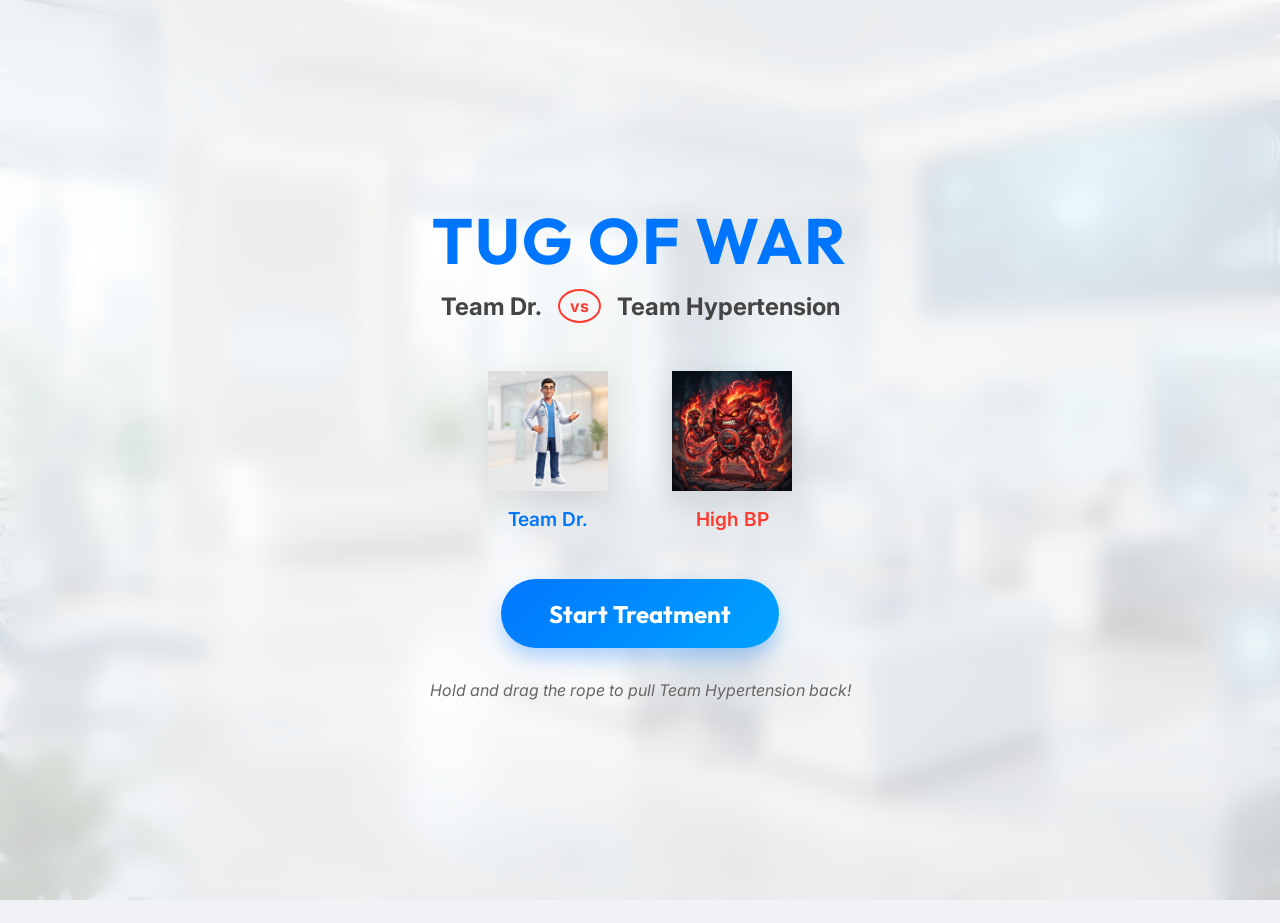
==== index.html @ 4873ecf5 "Add files via upload" ====
<!DOCTYPE html>
<html lang="en">
<head>
    <meta charset="UTF-8">
    <meta name="viewport" content="width=device-width, initial-scale=1.0, maximum-scale=1.0, user-scalable=no, orientation=landscape">
    <title>Tug of War: Team Dr. vs Team Hypertension</title>
    <link rel="stylesheet" href="style.css">
    <link rel="preconnect" href="https://fonts.googleapis.com">
    <link rel="preconnect" href="https://fonts.gstatic.com" crossorigin>
    <link href="https://fonts.googleapis.com/css2?family=Outfit:wght@400;700&family=Inter:wght@400;600&display=swap" rel="stylesheet">
</head>
<body>
    <div id="game-container">
        <!-- Start Screen -->
        <div id="start-screen" class="screen">
            <h1 class="game-title">Tug of War</h1>
            <h2 class="game-subtitle">Team Dr. <span class="vs">vs</span> Team Hypertension</h2>
            <div class="team-preview">
                <div class="team-card dr">
                    <img src="assets/team_dr_icon.png" alt="Team Dr.">
                    <span>Team Dr.</span>
                </div>
                <div class="team-card hypertension">
                    <img src="assets/team_hypertension_icon.png" alt="Team Hypertension">
                    <span>High BP</span>
                </div>
            </div>
            <button id="start-button" class="btn-primary">Start Treatment</button>
            <p class="instructions">Hold and drag the rope to pull Team Hypertension back!</p>
        </div>

        <!-- Game Screen -->
        <div id="game-screen" class="screen hidden">
            <div class="hud">
                <div class="score-bar">
                    <div id="progress-indicator"></div>
                </div>
            </div>
            
            <canvas id="game-canvas"></canvas>

            <div id="interaction-area"></div>
        </div>

        <!-- End Screen -->
        <div id="end-screen" class="screen hidden">
            <h1 id="end-title">Result</h1>
            <p id="end-message"></p>
            <button id="restart-button" class="btn-secondary">Play Again</button>
        </div>
    </div>

    <script type="module" src="game.js"></script>
</body>
</html>
---- style.css ----
:root {
    --medical-blue: #0076FF;
    --medical-light: #E5F1FF;
    --hypertension-red: #FF3B30;
    --hypertension-dark: #8E0000;
    --white: #FFFFFF;
    --shadow: rgba(0, 0, 0, 0.1);
    --font-main: 'Inter', sans-serif;
    --font-heading: 'Outfit', sans-serif;
}

* {
    margin: 0;
    padding: 0;
    box-sizing: border-box;
    -webkit-tap-highlight-color: transparent;
    user-select: none;
}

body, html {
    width: 100%;
    height: 100%;
    overflow: hidden;
    background-color: #f0f2f5;
    font-family: var(--font-main);
}

#game-container {
    width: 100vw;
    height: 100vh;
    position: relative;
    background: url('assets/medical_lab_background.png') no-repeat center center;
    background-size: cover;
}

.screen {
    position: absolute;
    top: 0;
    left: 0;
    width: 100%;
    height: 100%;
    display: flex;
    flex-direction: column;
    align-items: center;
    justify-content: center;
    transition: opacity 0.5s ease, transform 0.5s ease;
    z-index: 10;
}

.screen.hidden {
    opacity: 0;
    pointer-events: none;
    transform: scale(1.05);
}

/* Start Screen */
#start-screen {
    background: rgba(255, 255, 255, 0.8);
    backdrop-filter: blur(10px);
}

.game-title {
    font-family: var(--font-heading);
    font-size: 4rem;
    color: var(--medical-blue);
    margin-bottom: 0.5rem;
    text-transform: uppercase;
    letter-spacing: 2px;
}

.game-subtitle {
    font-size: 1.5rem;
    color: #444;
    margin-bottom: 3rem;
    display: flex;
    align-items: center;
    gap: 1rem;
}

.vs {
    font-size: 1rem;
    font-weight: bold;
    color: var(--hypertension-red);
    padding: 5px 10px;
    border: 2px solid var(--hypertension-red);
    border-radius: 50%;
}

.team-preview {
    display: flex;
    gap: 4rem;
    margin-bottom: 3rem;
}

.team-card {
    display: flex;
    flex-direction: column;
    align-items: center;
    gap: 1rem;
    transition: transform 0.3s ease;
}

.team-card:hover {
    transform: translateY(-10px);
}

.team-card img {
    width: 120px;
    height: 120px;
    object-fit: contain;
    filter: drop-shadow(0 10px 15px var(--shadow));
}

.team-card span {
    font-weight: 600;
    font-size: 1.2rem;
}

.team-card.dr span { color: var(--medical-blue); }
.team-card.hypertension span { color: var(--hypertension-red); }

.btn-primary {
    padding: 1.2rem 3rem;
    font-size: 1.5rem;
    font-family: var(--font-heading);
    font-weight: bold;
    border: none;
    border-radius: 50px;
    background: linear-gradient(135deg, var(--medical-blue), #00A3FF);
    color: white;
    cursor: pointer;
    box-shadow: 0 10px 20px rgba(0, 118, 255, 0.3);
    transition: all 0.3s ease;
}

.btn-primary:active {
    transform: scale(0.95);
    box-shadow: 0 5px 10px rgba(0, 118, 255, 0.2);
}

.instructions {
    margin-top: 2rem;
    color: #666;
    font-size: 1rem;
    font-style: italic;
}

/* Game Screen */
#game-canvas {
    width: 100%;
    height: 100%;
}

.hud {
    position: absolute;
    top: 20px;
    left: 50%;
    transform: translateX(-50%);
    width: 80%;
    max-width: 800px;
    z-index: 20;
}

.score-bar {
    height: 15px;
    background: rgba(0, 0, 0, 0.2);
    border-radius: 10px;
    overflow: hidden;
    position: relative;
    border: 2px solid rgba(255, 255, 255, 0.5);
    box-shadow: 0 4px 10px var(--shadow);
}

#progress-indicator {
    height: 100%;
    width: 50%;
    background: linear-gradient(to right, var(--hypertension-red), var(--medical-blue));
    transition: width 0.1s linear;
}

#interaction-area {
    position: absolute;
    bottom: 0;
    left: 0;
    width: 100%;
    height: 100%;
    z-index: 15;
}

/* End Screen */
#end-screen {
    background: rgba(255, 255, 255, 0.9);
}

#end-title {
    font-size: 4rem;
    font-family: var(--font-heading);
    margin-bottom: 1rem;
}

.win { color: var(--medical-blue); }
.loss { color: var(--hypertension-red); }

#end-message {
    font-size: 1.5rem;
    margin-bottom: 3rem;
    color: #555;
}

.btn-secondary {
    padding: 1rem 2.5rem;
    font-size: 1.2rem;
    border: 2px solid var(--medical-blue);
    border-radius: 50px;
    background: transparent;
    color: var(--medical-blue);
    cursor: pointer;
    transition: all 0.3s ease;
}

.btn-secondary:hover {
    background: var(--medical-blue);
    color: white;
}

/* Screen Shake Animation */
@keyframes shake {
    0% { transform: translate(1px, 1px) rotate(0deg); }
    10% { transform: translate(-1px, -2px) rotate(-1deg); }
    20% { transform: translate(-3px, 0px) rotate(1deg); }
    30% { transform: translate(3px, 2px) rotate(0deg); }
    40% { transform: translate(1px, -1px) rotate(1deg); }
    50% { transform: translate(-1px, 2px) rotate(-1deg); }
    60% { transform: translate(-3px, 1px) rotate(0deg); }
    70% { transform: translate(3px, 1px) rotate(-1deg); }
    80% { transform: translate(-1px, -1px) rotate(1deg); }
    90% { transform: translate(1px, 2px) rotate(0deg); }
    100% { transform: translate(1px, -2px) rotate(-1deg); }
}

.shake {
    animation: shake 0.5s;
    animation-iteration-count: infinite;
}
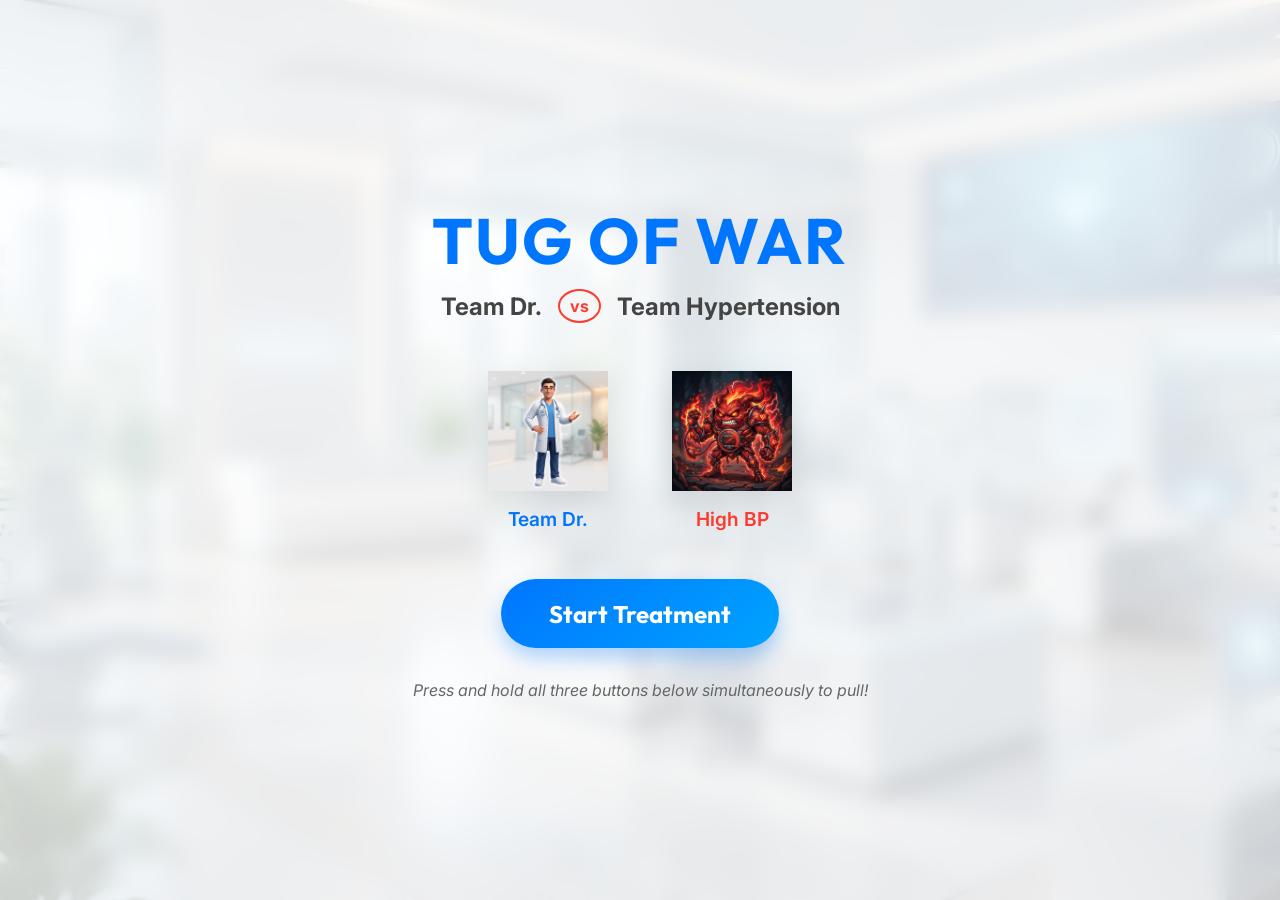
==== commit 042e7e04: "Add files via upload" ====
--- a/index.html
+++ b/index.html
@@ -26,7 +26,7 @@
                 </div>
             </div>
             <button id="start-button" class="btn-primary">Start Treatment</button>
-            <p class="instructions">Hold and drag the rope to pull Team Hypertension back!</p>
+            <p class="instructions">Press and hold all three buttons below simultaneously to pull!</p>
         </div>
 
         <!-- Game Screen -->
@@ -39,7 +39,13 @@
             
             <canvas id="game-canvas"></canvas>
 
-            <div id="interaction-area"></div>
+            <div id="interaction-area">
+                <div id="button-container">
+                    <button id="btn-1" class="control-btn" aria-label="Button 1"></button>
+                    <button id="btn-2" class="control-btn" aria-label="Button 2"></button>
+                    <button id="btn-3" class="control-btn" aria-label="Button 3"></button>
+                </div>
+            </div>
         </div>
 
         <!-- End Screen -->
--- a/style.css
+++ b/style.css
@@ -15,6 +15,7 @@
     box-sizing: border-box;
     -webkit-tap-highlight-color: transparent;
     user-select: none;
+    touch-action: none;
 }
 
 body, html {
@@ -28,9 +29,12 @@
 #game-container {
     width: 100vw;
     height: 100vh;
-    position: relative;
+    position: fixed;
+    top: 0;
+    left: 0;
     background: url('assets/medical_lab_background.png') no-repeat center center;
     background-size: cover;
+    overflow: hidden;
 }
 
 .screen {
@@ -185,7 +189,64 @@
     width: 100%;
     height: 100%;
     z-index: 15;
-}
+    pointer-events: none;
+}
+
+#button-container {
+    position: absolute;
+    bottom: 40px;
+    left: 50%;
+    transform: translateX(-50%);
+    display: flex;
+    gap: 60px;
+    pointer-events: auto;
+    z-index: 25;
+}
+
+.control-btn {
+    width: 120px;
+    height: 120px;
+    border-radius: 50%;
+    border: 4px solid var(--white);
+    background: rgba(255, 255, 255, 0.2);
+    backdrop-filter: blur(5px);
+    box-shadow: 0 0 20px rgba(255, 255, 255, 0.3);
+    cursor: pointer;
+    transition: all 0.2s ease;
+    position: relative;
+    overflow: hidden;
+}
+
+.control-btn::after {
+    content: '';
+    position: absolute;
+    top: 50%;
+    left: 50%;
+    transform: translate(-50%, -50%);
+    width: 80%;
+    height: 80%;
+    border-radius: 50%;
+    background: var(--medical-blue);
+    opacity: 0.3;
+    transition: all 0.2s ease;
+}
+
+.control-btn.pressed {
+    transform: scale(0.9);
+    background: rgba(0, 118, 255, 0.6);
+    box-shadow: 0 0 40px var(--medical-blue);
+    border-color: var(--medical-blue);
+}
+
+.control-btn.pressed::after {
+    opacity: 1;
+    transform: translate(-50%, -50%) scale(1.1);
+}
+
+/* Specific glows for buttons */
+#btn-1.pressed { box-shadow: 0 0 50px rgba(0, 118, 255, 0.8); }
+#btn-2.pressed { box-shadow: 0 0 50px rgba(0, 118, 255, 0.8); }
+#btn-3.pressed { box-shadow: 0 0 50px rgba(0, 118, 255, 0.8); }
 
 /* End Screen */
 #end-screen {
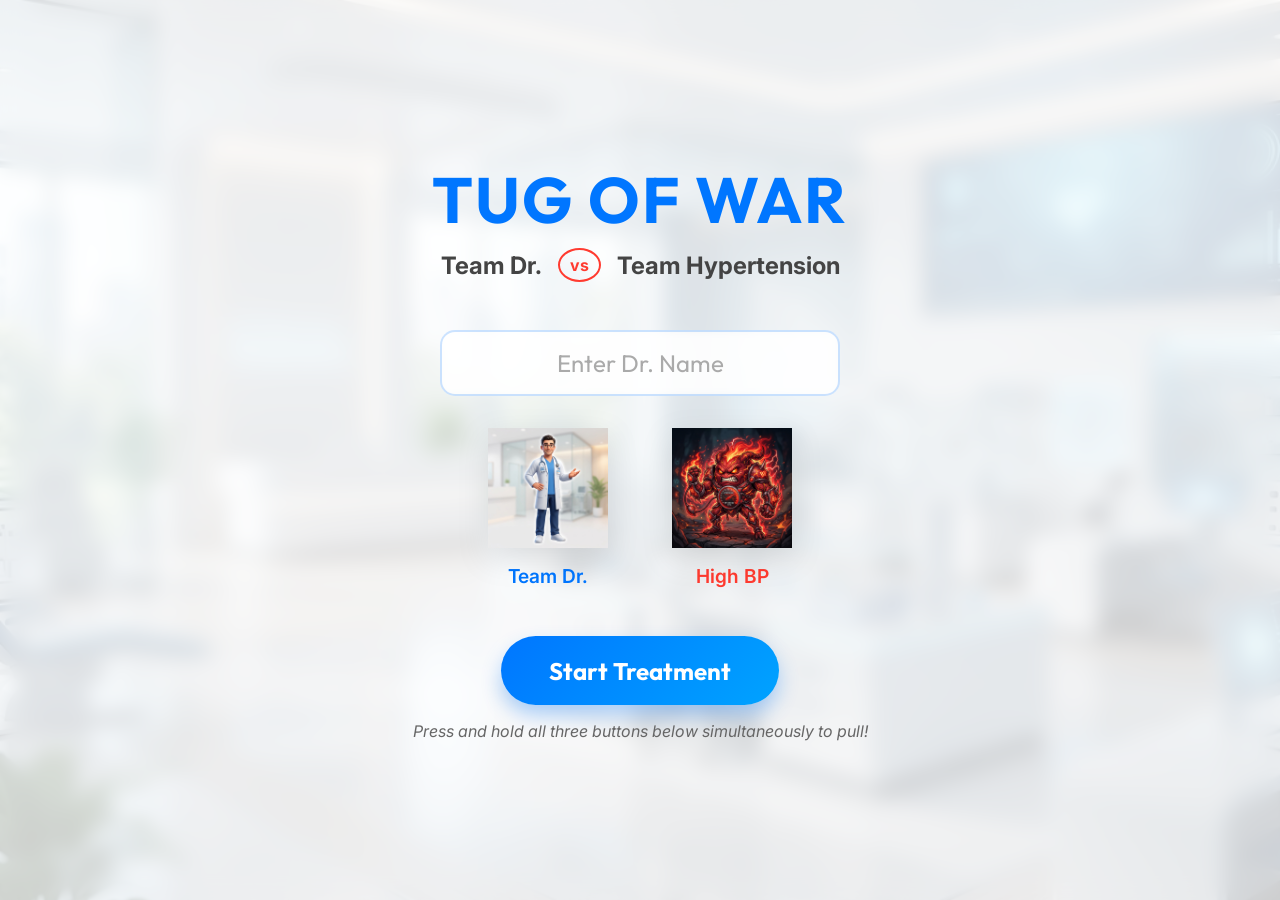
==== commit 3e61da38: "Add files via upload" ====
--- a/index.html
+++ b/index.html
@@ -14,11 +14,15 @@
         <!-- Start Screen -->
         <div id="start-screen" class="screen">
             <h1 class="game-title">Tug of War</h1>
-            <h2 class="game-subtitle">Team Dr. <span class="vs">vs</span> Team Hypertension</h2>
+            <h2 class="game-subtitle"><span id="dr-label-header">Team Dr.</span> <span class="vs">vs</span> Team Hypertension</h2>
+            
+            <div class="name-entry">
+                <input type="text" id="dr-name-input" placeholder="Enter Dr. Name" maxlength="20">
+            </div>
             <div class="team-preview">
                 <div class="team-card dr">
                     <img src="assets/team_dr_icon.png" alt="Team Dr.">
-                    <span>Team Dr.</span>
+                    <span id="dr-label-card">Team Dr.</span>
                 </div>
                 <div class="team-card hypertension">
                     <img src="assets/team_hypertension_icon.png" alt="Team Hypertension">
--- a/style.css
+++ b/style.css
@@ -143,10 +143,42 @@
 }
 
 .instructions {
-    margin-top: 2rem;
+    margin-top: 1rem;
     color: #666;
     font-size: 1rem;
     font-style: italic;
+}
+
+.name-entry {
+    margin-bottom: 2rem;
+    width: 100%;
+    max-width: 400px;
+}
+
+#dr-name-input {
+    width: 100%;
+    padding: 1rem 1.5rem;
+    font-size: 1.5rem;
+    font-family: var(--font-heading);
+    border: 2px solid rgba(0, 118, 255, 0.2);
+    border-radius: 15px;
+    background: rgba(255, 255, 255, 0.5);
+    backdrop-filter: blur(5px);
+    color: var(--medical-blue);
+    text-align: center;
+    transition: all 0.3s ease;
+    outline: none;
+}
+
+#dr-name-input::placeholder {
+    color: #aaa;
+}
+
+#dr-name-input:focus {
+    border-color: var(--medical-blue);
+    background: white;
+    box-shadow: 0 0 15px rgba(0, 118, 255, 0.2);
+    transform: translateY(-2px);
 }
 
 /* Game Screen */
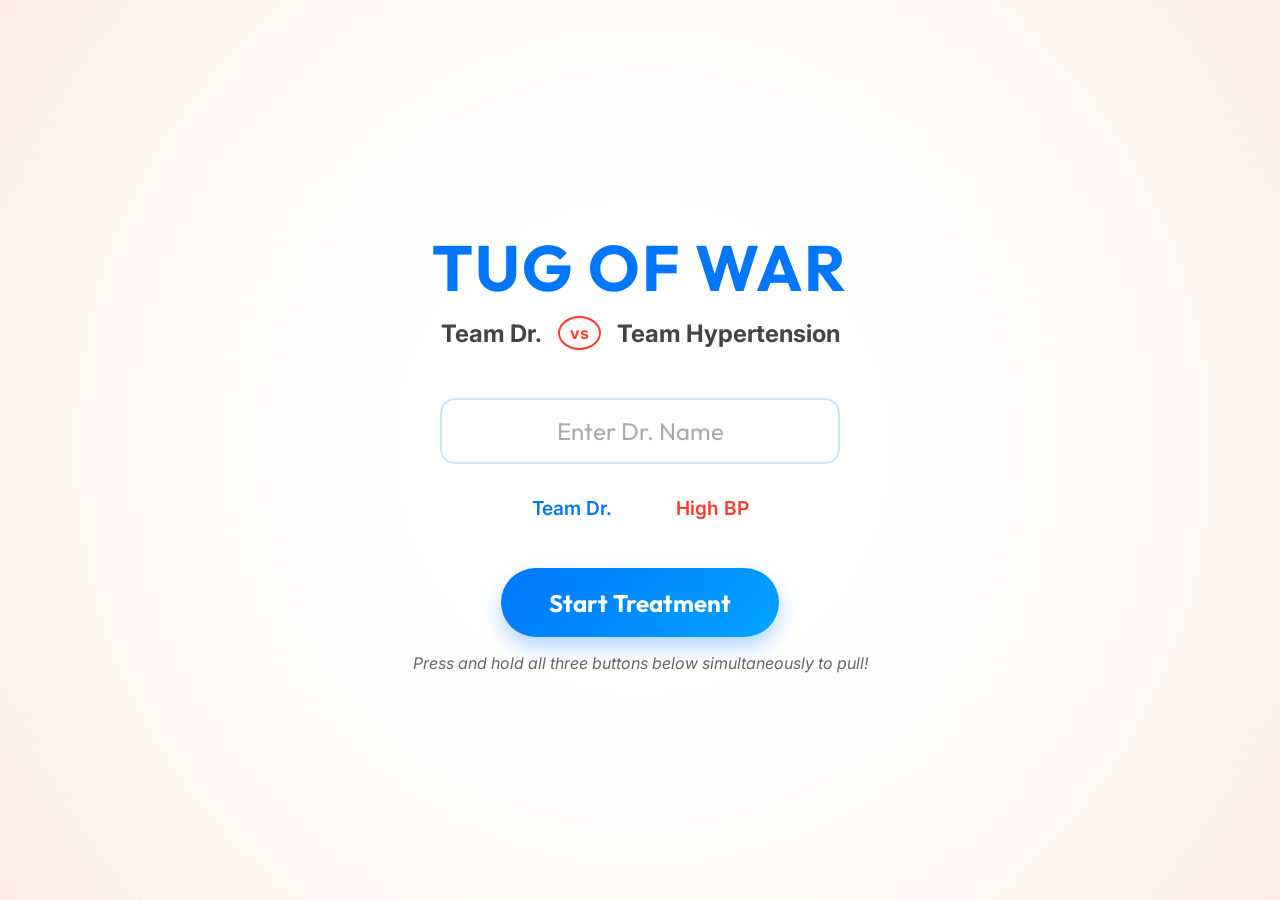
==== commit 65416617: "Add files via upload" ====
--- a/index.html
+++ b/index.html
@@ -21,11 +21,9 @@
             </div>
             <div class="team-preview">
                 <div class="team-card dr">
-                    <img src="assets/team_dr_icon.png" alt="Team Dr.">
                     <span id="dr-label-card">Team Dr.</span>
                 </div>
                 <div class="team-card hypertension">
-                    <img src="assets/team_hypertension_icon.png" alt="Team Hypertension">
                     <span>High BP</span>
                 </div>
             </div>
--- a/style.css
+++ b/style.css
@@ -239,46 +239,30 @@
     width: 120px;
     height: 120px;
     border-radius: 50%;
-    border: 4px solid var(--white);
-    background: rgba(255, 255, 255, 0.2);
-    backdrop-filter: blur(5px);
+    border: none;
+    background-color: transparent;
+    background-size: contain;
+    background-position: center;
+    background-repeat: no-repeat;
     box-shadow: 0 0 20px rgba(255, 255, 255, 0.3);
     cursor: pointer;
     transition: all 0.2s ease;
     position: relative;
-    overflow: hidden;
-}
-
-.control-btn::after {
-    content: '';
-    position: absolute;
-    top: 50%;
-    left: 50%;
-    transform: translate(-50%, -50%);
-    width: 80%;
-    height: 80%;
-    border-radius: 50%;
-    background: var(--medical-blue);
-    opacity: 0.3;
-    transition: all 0.2s ease;
-}
+}
+
+#btn-1 { background-image: url('assets/Button-02.png'); }
+#btn-2 { background-image: url('assets/Button-03.png'); }
+#btn-3 { background-image: url('assets/Button-04.png'); }
 
 .control-btn.pressed {
     transform: scale(0.9);
-    background: rgba(0, 118, 255, 0.6);
-    box-shadow: 0 0 40px var(--medical-blue);
-    border-color: var(--medical-blue);
-}
-
-.control-btn.pressed::after {
-    opacity: 1;
-    transform: translate(-50%, -50%) scale(1.1);
+    filter: brightness(1.2);
 }
 
 /* Specific glows for buttons */
-#btn-1.pressed { box-shadow: 0 0 50px rgba(0, 118, 255, 0.8); }
-#btn-2.pressed { box-shadow: 0 0 50px rgba(0, 118, 255, 0.8); }
-#btn-3.pressed { box-shadow: 0 0 50px rgba(0, 118, 255, 0.8); }
+#btn-1.pressed { box-shadow: 0 0 50px rgba(0, 118, 255, 0.8), inset 0 0 20px rgba(255, 255, 255, 0.5); }
+#btn-2.pressed { box-shadow: 0 0 50px rgba(0, 118, 255, 0.8), inset 0 0 20px rgba(255, 255, 255, 0.5); }
+#btn-3.pressed { box-shadow: 0 0 50px rgba(0, 118, 255, 0.8), inset 0 0 20px rgba(255, 255, 255, 0.5); }
 
 /* End Screen */
 #end-screen {
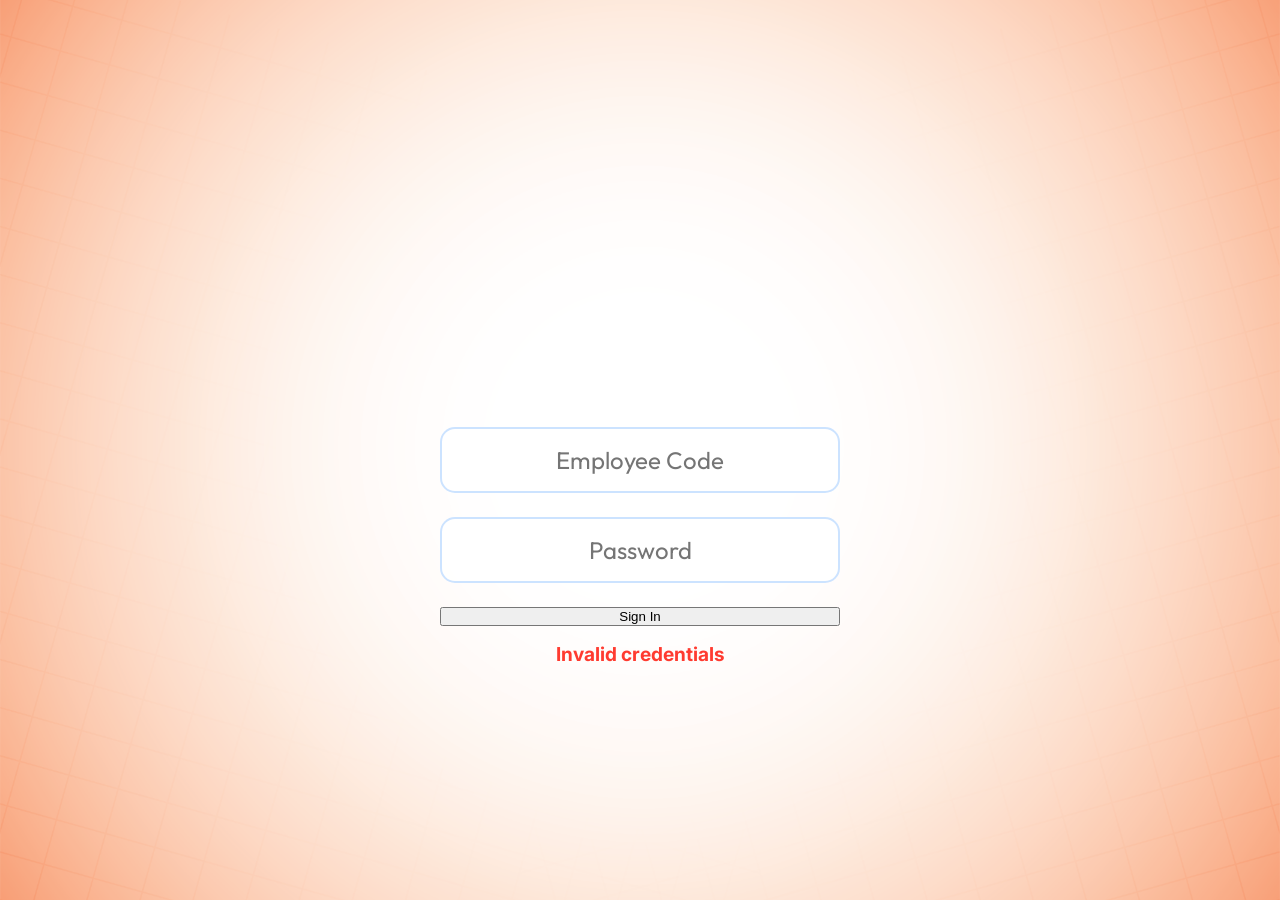
==== commit 9818d05b: "Add files via upload" ====
--- a/index.html
+++ b/index.html
@@ -11,27 +11,43 @@
 </head>
 <body>
     <div id="game-container">
-        <!-- Start Screen -->
-        <div id="start-screen" class="screen">
-            <h1 class="game-title">Tug of War</h1>
-            <h2 class="game-subtitle"><span id="dr-label-header">Team Dr.</span> <span class="vs">vs</span> Team Hypertension</h2>
-            
-            <div class="name-entry">
-                <input type="text" id="dr-name-input" placeholder="Enter Dr. Name" maxlength="20">
+        
+        <!-- Screen 1: Login Screen -->
+        <div id="login-screen" class="screen">
+            <div class="login-form">
+                <input type="text" id="employee-code" placeholder="Employee Code">
+                <input type="password" id="password" placeholder="Password">
+                <button id="login-button" class="btn-primary">Sign In</button>
             </div>
-            <div class="team-preview">
-                <div class="team-card dr">
-                    <span id="dr-label-card">Team Dr.</span>
-                </div>
-                <div class="team-card hypertension">
-                    <span>High BP</span>
-                </div>
-            </div>
-            <button id="start-button" class="btn-primary">Start Treatment</button>
-            <p class="instructions">Press and hold all three buttons below simultaneously to pull!</p>
+            <p id="login-error" class="error-msg hidden">Invalid credentials</p>
         </div>
 
-        <!-- Game Screen -->
+        <!-- Screen 2: HCP Entry Screen -->
+        <div id="hcp-screen" class="screen hidden">
+            <div class="hcp-form">
+                <input type="text" id="hcp-name" placeholder="HCP Name">
+                <input type="text" id="hcp-code" placeholder="HCP Code">
+                <button id="hcp-submit-button" class="btn-primary">Submit</button>
+            </div>
+        </div>
+
+        <!-- Screen 3: Description Screen -->
+        <div id="description-screen" class="screen hidden">
+            <img src="assets/NEW NEXT BUTTON.png" id="desc-next-button" alt="Next" class="image-button next-btn">
+        </div>
+
+        <!-- Screen 4: Game Intro Screen -->
+        <div id="intro-screen" class="screen hidden">
+            <div class="intro-dynamic-text">
+                <span id="intro-hcp-name"></span>
+            </div>
+            <div class="intro-instructions">
+                <img src="assets/START TREATMENT.png" id="intro-start-button" alt="Start Treatment" class="image-button start-btn">
+                <p>Press and hold all three buttons below simultaneously to pull!</p>
+            </div>
+        </div>
+
+        <!-- Screen 5: Game Screen -->
         <div id="game-screen" class="screen hidden">
             <div class="hud">
                 <div class="score-bar">
@@ -43,19 +59,27 @@
 
             <div id="interaction-area">
                 <div id="button-container">
-                    <button id="btn-1" class="control-btn" aria-label="Button 1"></button>
-                    <button id="btn-2" class="control-btn" aria-label="Button 2"></button>
-                    <button id="btn-3" class="control-btn" aria-label="Button 3"></button>
+                    <div class="button-wrapper">
+                        <button id="btn-1" class="control-btn yellow-btn" aria-label="Mono therapy"></button>
+                        <span class="btn-label">Mono therapy</span>
+                    </div>
+                    <div class="button-wrapper">
+                        <button id="btn-2" class="control-btn blue-btn" aria-label="Dual therapy"></button>
+                        <span class="btn-label">Dual therapy</span>
+                    </div>
+                    <div class="button-wrapper">
+                        <button id="btn-3" class="control-btn orange-btn" aria-label="Triple therapy"></button>
+                        <span class="btn-label">Triple therapy</span>
+                    </div>
                 </div>
             </div>
         </div>
 
-        <!-- End Screen -->
+        <!-- Screen 6: End Screen -->
         <div id="end-screen" class="screen hidden">
-            <h1 id="end-title">Result</h1>
-            <p id="end-message"></p>
-            <button id="restart-button" class="btn-secondary">Play Again</button>
+            <img src="assets/Play Again Button-06.png" id="restart-button" alt="Play Again" class="image-button restart-btn">
         </div>
+
     </div>
 
     <script type="module" src="game.js"></script>
--- a/style.css
+++ b/style.css
@@ -32,10 +32,16 @@
     position: fixed;
     top: 0;
     left: 0;
-    background: url('assets/medical_lab_background.png') no-repeat center center;
-    background-size: cover;
     overflow: hidden;
 }
+
+/* Backgrounds for Screens */
+#login-screen { background: url('assets/Sign in page.png') no-repeat center center; background-size: cover; }
+#hcp-screen { background: url('assets/BG.png') no-repeat center center; background-size: cover; }
+#description-screen { background: url('assets/Desciption page.png') no-repeat center center; background-size: cover; }
+#intro-screen { background: url('assets/game intro page.png') no-repeat center center; background-size: cover; }
+#game-screen { background: url('assets/game page.png') no-repeat center center; background-size: cover; }
+#end-screen { background: url('assets/last page.png') no-repeat center center; background-size: cover; }
 
 .screen {
     position: absolute;
@@ -57,128 +63,80 @@
     transform: scale(1.05);
 }
 
-/* Start Screen */
-#start-screen {
-    background: rgba(255, 255, 255, 0.8);
-    backdrop-filter: blur(10px);
-}
-
-.game-title {
-    font-family: var(--font-heading);
-    font-size: 4rem;
-    color: var(--medical-blue);
-    margin-bottom: 0.5rem;
-    text-transform: uppercase;
-    letter-spacing: 2px;
-}
-
-.game-subtitle {
-    font-size: 1.5rem;
-    color: #444;
-    margin-bottom: 3rem;
-    display: flex;
-    align-items: center;
-    gap: 1rem;
-}
-
-.vs {
-    font-size: 1rem;
-    font-weight: bold;
-    color: var(--hypertension-red);
-    padding: 5px 10px;
-    border: 2px solid var(--hypertension-red);
-    border-radius: 50%;
-}
-
-.team-preview {
-    display: flex;
-    gap: 4rem;
-    margin-bottom: 3rem;
-}
-
-.team-card {
-    display: flex;
-    flex-direction: column;
-    align-items: center;
-    gap: 1rem;
-    transition: transform 0.3s ease;
-}
-
-.team-card:hover {
-    transform: translateY(-10px);
-}
-
-.team-card img {
-    width: 120px;
-    height: 120px;
-    object-fit: contain;
-    filter: drop-shadow(0 10px 15px var(--shadow));
-}
-
-.team-card span {
-    font-weight: 600;
-    font-size: 1.2rem;
-}
-
-.team-card.dr span { color: var(--medical-blue); }
-.team-card.hypertension span { color: var(--hypertension-red); }
-
-.btn-primary {
-    padding: 1.2rem 3rem;
-    font-size: 1.5rem;
-    font-family: var(--font-heading);
-    font-weight: bold;
-    border: none;
-    border-radius: 50px;
-    background: linear-gradient(135deg, var(--medical-blue), #00A3FF);
-    color: white;
-    cursor: pointer;
-    box-shadow: 0 10px 20px rgba(0, 118, 255, 0.3);
-    transition: all 0.3s ease;
-}
-
-.btn-primary:active {
-    transform: scale(0.95);
-    box-shadow: 0 5px 10px rgba(0, 118, 255, 0.2);
-}
-
-.instructions {
-    margin-top: 1rem;
-    color: #666;
-    font-size: 1rem;
-    font-style: italic;
-}
-
-.name-entry {
-    margin-bottom: 2rem;
+.login-form, .hcp-form {
+    display: flex;
+    flex-direction: column;
+    gap: 1.5rem;
     width: 100%;
     max-width: 400px;
-}
-
-#dr-name-input {
+    margin-top: 15%; /* Push down slightly for center alignment */
+}
+
+.login-form input, .hcp-form input {
     width: 100%;
     padding: 1rem 1.5rem;
     font-size: 1.5rem;
     font-family: var(--font-heading);
     border: 2px solid rgba(0, 118, 255, 0.2);
     border-radius: 15px;
-    background: rgba(255, 255, 255, 0.5);
-    backdrop-filter: blur(5px);
-    color: var(--medical-blue);
+    background: rgba(255, 255, 255, 0.8);
+    color: #333;
     text-align: center;
+    outline: none;
     transition: all 0.3s ease;
-    outline: none;
-}
-
-#dr-name-input::placeholder {
-    color: #aaa;
-}
-
-#dr-name-input:focus {
+}
+
+.login-form input:focus, .hcp-form input:focus {
     border-color: var(--medical-blue);
     background: white;
     box-shadow: 0 0 15px rgba(0, 118, 255, 0.2);
-    transform: translateY(-2px);
+}
+
+.error-msg {
+    color: var(--hypertension-red);
+    margin-top: 1rem;
+    font-weight: bold;
+    font-size: 1.2rem;
+}
+
+.image-button {
+    cursor: pointer;
+    transition: transform 0.2s ease;
+}
+.image-button:active {
+    transform: scale(0.95);
+}
+
+#desc-next-button {
+    position: absolute;
+    bottom: 10%;
+    right: 10%;
+}
+
+.intro-dynamic-text {
+    position: absolute;
+    left: 30%; /* Default estimate for position after 'Team', adjust as needed */
+    top: 40%;  
+    color: #322f78;
+    font-size: 3rem;
+    font-family: var(--font-heading);
+    font-weight: bold;
+}
+
+.intro-instructions {
+    position: absolute;
+    bottom: 10%;
+    display: flex;
+    flex-direction: column;
+    align-items: center;
+    gap: 1rem;
+}
+
+.intro-instructions p {
+    color: #000;
+    font-size: 1.5rem;
+    font-weight: bold;
+    text-shadow: 0 0 10px rgba(255,255,255,0.8);
 }
 
 /* Game Screen */
@@ -226,78 +184,79 @@
 
 #button-container {
     position: absolute;
-    bottom: 40px;
+    bottom: 80px;
     left: 50%;
     transform: translateX(-50%);
     display: flex;
-    gap: 60px;
+    gap: 40px;
     pointer-events: auto;
     z-index: 25;
 }
 
+.button-wrapper {
+    display: flex;
+    flex-direction: column;
+    align-items: center;
+    gap: 15px;
+}
+
+.btn-label {
+    color: #000;
+    font-size: 1.2rem;
+    font-weight: 600;
+    white-space: nowrap;
+}
+
 .control-btn {
-    width: 120px;
-    height: 120px;
+    width: 100px;
+    height: 100px;
     border-radius: 50%;
-    border: none;
+    border: 4px solid var(--white);
     background-color: transparent;
-    background-size: contain;
-    background-position: center;
-    background-repeat: no-repeat;
-    box-shadow: 0 0 20px rgba(255, 255, 255, 0.3);
+    box-shadow: 0 0 20px rgba(0, 0, 0, 0.3);
     cursor: pointer;
     transition: all 0.2s ease;
     position: relative;
-}
-
-#btn-1 { background-image: url('assets/Button-02.png'); }
-#btn-2 { background-image: url('assets/Button-03.png'); }
-#btn-3 { background-image: url('assets/Button-04.png'); }
+    -webkit-touch-callout: none;
+    user-select: none;
+}
+
+.control-btn::after {
+    content: '';
+    position: absolute;
+    top: 50%;
+    left: 50%;
+    transform: translate(-50%, -50%);
+    width: 80%;
+    height: 80%;
+    border-radius: 50%;
+    background: rgba(255, 255, 255, 0.3);
+    opacity: 0.3;
+    transition: all 0.2s ease;
+}
+
+.control-btn.pressed::after {
+    opacity: 1;
+    transform: translate(-50%, -50%) scale(1.1);
+}
 
 .control-btn.pressed {
     transform: scale(0.9);
-    filter: brightness(1.2);
-}
+}
+
+/* Button Gradients */
+.yellow-btn { background: linear-gradient(135deg, #FFE259, #FFA751); }
+.blue-btn { background: linear-gradient(135deg, #89F7FE, #66A6FF); }
+.orange-btn { background: linear-gradient(135deg, #FF8008, #FFC837); }
 
 /* Specific glows for buttons */
-#btn-1.pressed { box-shadow: 0 0 50px rgba(0, 118, 255, 0.8), inset 0 0 20px rgba(255, 255, 255, 0.5); }
-#btn-2.pressed { box-shadow: 0 0 50px rgba(0, 118, 255, 0.8), inset 0 0 20px rgba(255, 255, 255, 0.5); }
-#btn-3.pressed { box-shadow: 0 0 50px rgba(0, 118, 255, 0.8), inset 0 0 20px rgba(255, 255, 255, 0.5); }
-
-/* End Screen */
-#end-screen {
-    background: rgba(255, 255, 255, 0.9);
-}
-
-#end-title {
-    font-size: 4rem;
-    font-family: var(--font-heading);
-    margin-bottom: 1rem;
-}
-
-.win { color: var(--medical-blue); }
-.loss { color: var(--hypertension-red); }
-
-#end-message {
-    font-size: 1.5rem;
-    margin-bottom: 3rem;
-    color: #555;
-}
-
-.btn-secondary {
-    padding: 1rem 2.5rem;
-    font-size: 1.2rem;
-    border: 2px solid var(--medical-blue);
-    border-radius: 50px;
-    background: transparent;
-    color: var(--medical-blue);
-    cursor: pointer;
-    transition: all 0.3s ease;
-}
-
-.btn-secondary:hover {
-    background: var(--medical-blue);
-    color: white;
+.yellow-btn.pressed { box-shadow: 0 0 50px #FFA751, inset 0 0 20px rgba(255, 255, 255, 0.5); border-color: #FFE259; }
+.blue-btn.pressed { box-shadow: 0 0 50px #66A6FF, inset 0 0 20px rgba(255, 255, 255, 0.5); border-color: #89F7FE; }
+.orange-btn.pressed { box-shadow: 0 0 50px #FF8008, inset 0 0 20px rgba(255, 255, 255, 0.5); border-color: #FFC837; }
+
+#restart-button {
+    position: absolute;
+    bottom: 20%;
 }
 
 /* Screen Shake Animation */
